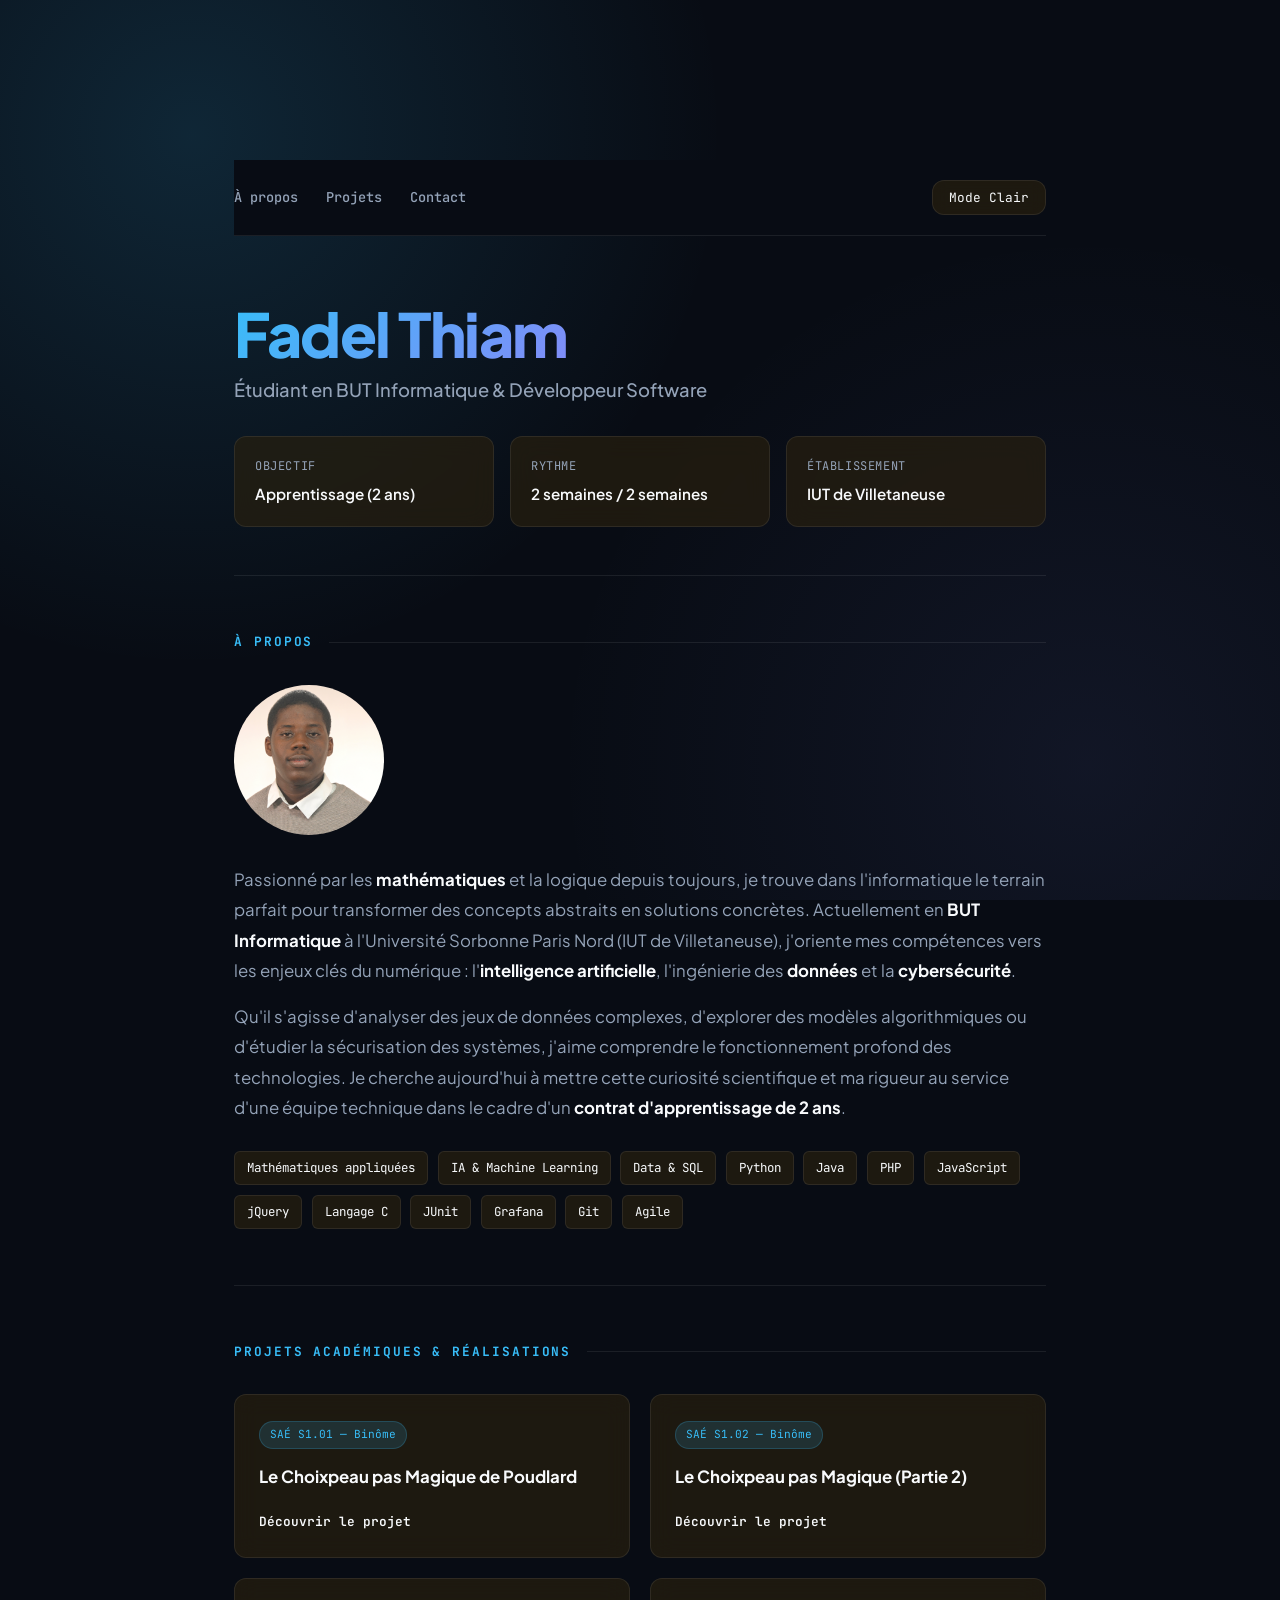
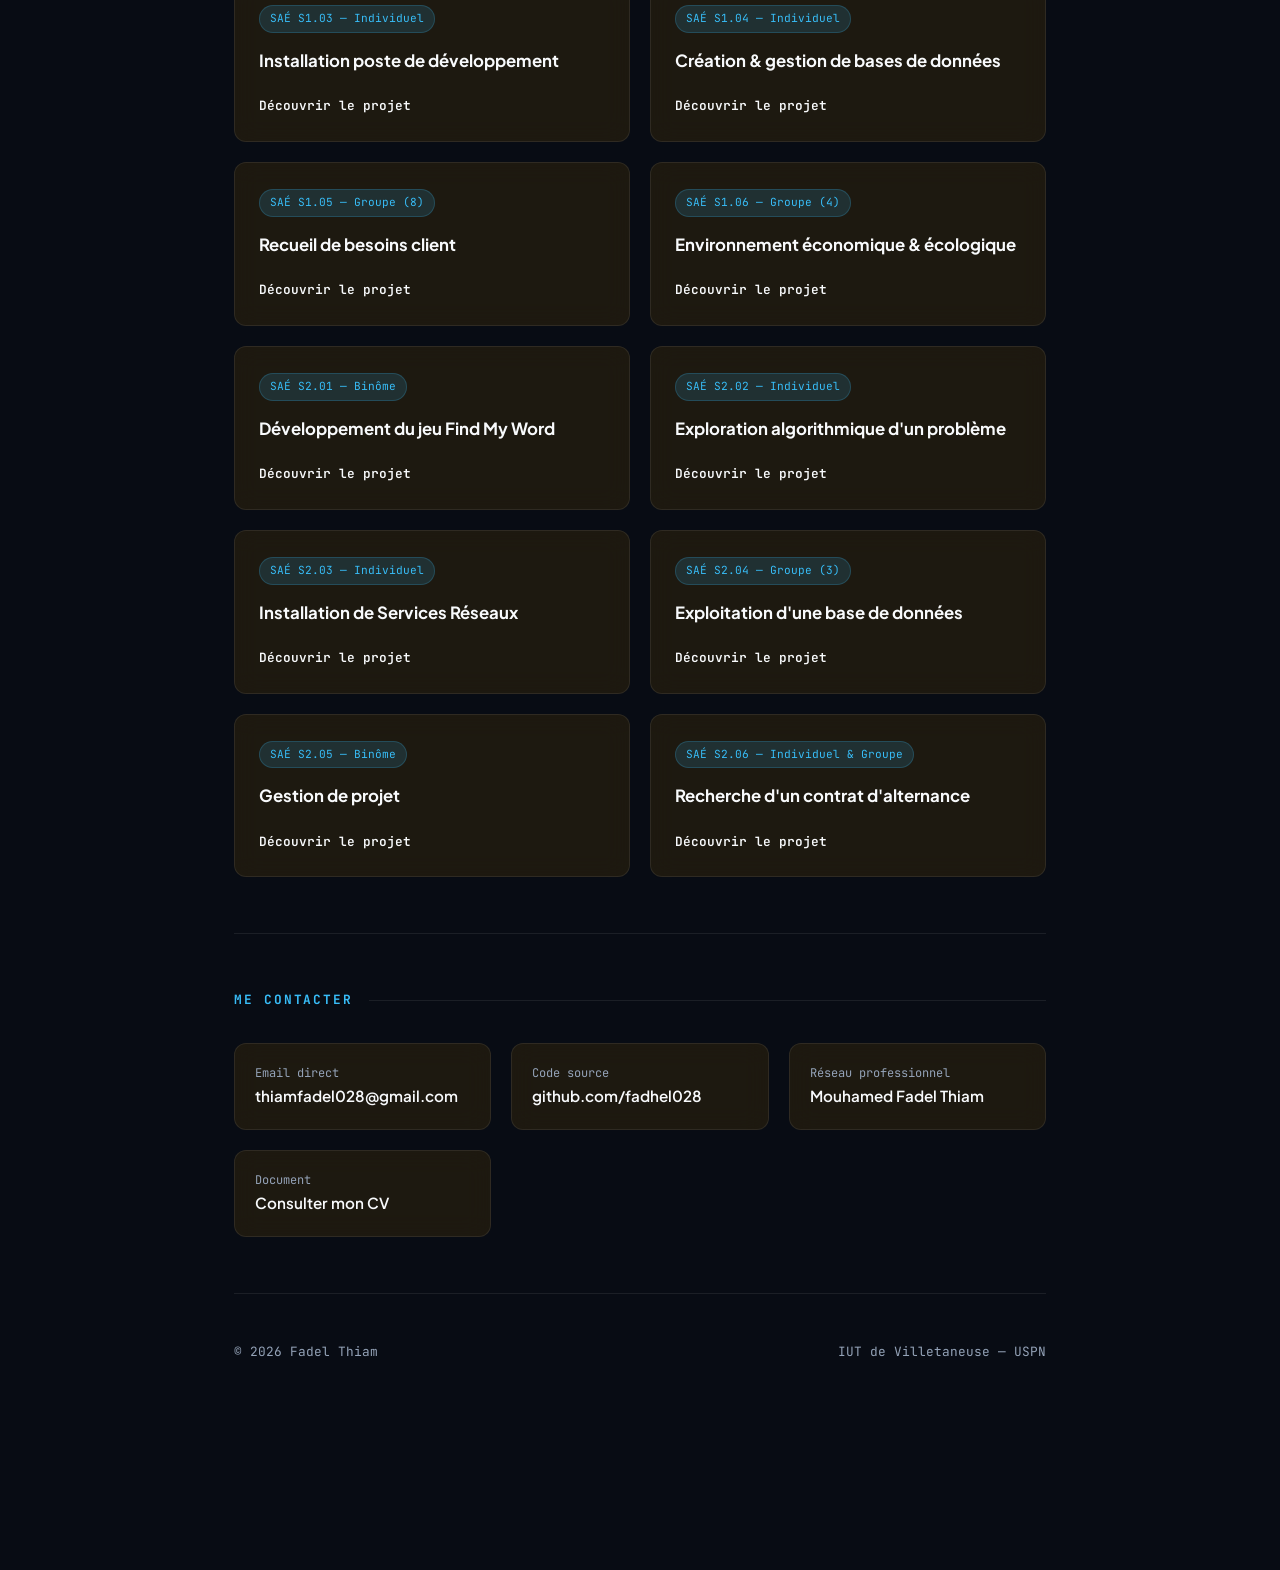
==== index.html @ 15927300 "ajuster image" ====
<!DOCTYPE html>
<html lang="fr">
<head>
    <meta charset="UTF-8">
    <meta name="viewport" content="width=device-width, initial-scale=1.0">
    <title>Fadel THIAM — Portfolio Développeur</title>

    <style>
@import url('https://fonts.googleapis.com/css2?family=Plus+Jakarta+Sans:wght@400;500;600;700;800&family=JetBrains+Mono:wght@400;500&display=swap');

/* =====================
   VARIABLES & THEMES
   ===================== */
:root {
  --bg:           #080c14;
  --surface:      rgba(42, 33, 15, 0.65);
  --surface-hover:rgba(30, 41, 59, 0.8);
  --border:       rgba(255, 255, 255, 0.08);
  --border-hover: rgba(56, 189, 248, 0.4);
  
  --text:         #f8fafc;
  --muted:        #94a3b8;
  
  --accent:       #38bdf8;
  --accent-glow:  rgba(56, 189, 248, 0.15);
  --accent-gradient: linear-gradient(135deg, #38bdf8 0%, #818cf8 100%);
  
  --radius:       12px;
  --font-sans:    'Plus Jakarta Sans', -apple-system, sans-serif;
  --font-mono:    'JetBrains Mono', monospace;
}

body.light {
  --bg:           #f1f5f9;
  --surface:      rgba(255, 255, 255, 0.85);
  --surface-hover:rgba(255, 255, 255, 1);
  --border:       rgba(0, 0, 0, 0.08);
  --border-hover: rgba(2, 132, 199, 0.4);
  
  --text:         #0f172a;
  --muted:        #475569;
  
  --accent:       #0284c7;
  --accent-glow:  rgba(2, 132, 199, 0.08);
  --accent-gradient: linear-gradient(135deg, #0284c7 0%, #4f46e5 100%);
}

*, *::before, *::after { box-sizing: border-box; margin: 0; padding: 0; }

html { scroll-behavior: smooth; }

body {
  background: var(--bg);
  color: var(--text);
  font-family: var(--font-sans);
  line-height: 1.6;
  transition: background 0.3s ease, color 0.3s ease;
  min-height: 100vh;
  background-image: 
    radial-gradient(circle at 15% 15%, var(--accent-glow) 0%, transparent 40%),
    radial-gradient(circle at 85% 85%, rgba(129, 140, 248, 0.08) 0%, transparent 40%);
  background-attachment: fixed;
}

:focus-visible {
  outline: 2px solid var(--accent);
  outline-offset: 4px;
}

/* =====================
   LAYOUT
   ===================== */
.container {
  max-width: 860px;
  margin: 10rem auto;
  border-radius: 12px;
  padding: 0 1.5rem;
}

/* =====================
   NAVBAR
   ===================== */
nav {
  display: flex;
  justify-content: space-between;
  align-items: center;
  padding: 1.25rem 0;
  position: sticky;
  top: 0;
  background: var(--bg);
  backdrop-filter: blur(12px);
  -webkit-backdrop-filter: blur(12px);
  z-index: 100;
  border-bottom: 1px solid var(--border);
}

.nav-links {
  display: flex;
  gap: 1.75rem;
}

nav a {
  font-family: var(--font-mono);
  font-size: 0.85rem;
  color: var(--muted);
  text-decoration: none;
  font-weight: 500;
  transition: color 0.2s;
}

nav a:hover, nav a:focus-visible {
  color: var(--text);
}

#mode {
  font-family: var(--font-mono);
  font-size: 0.8rem;
  padding: 8px 16px;
  border-radius: var(--radius);
  border: 1px solid var(--border);
  background: var(--surface);
  color: var(--text);
  cursor: pointer;
  backdrop-filter: blur(8px);
  transition: all 0.2s ease;
}

#mode:hover {
  border-color: var(--border-hover);
  box-shadow: 0 0 15px var(--accent-glow);
}

/* =====================
   HEADER & BENTO GRID
   ===================== */
header {
  padding: 4rem 0 3rem;
  border-bottom: 1px solid var(--border);
}

.title-gradient {
  background: var(--accent-gradient);
  background-clip: text;
  -webkit-background-clip: text;
  -webkit-text-fill-color: transparent;
  display: inline-block;
}

header h1 {
  font-size: clamp(2.5rem, 6vw, 3.8rem);
  font-weight: 800;
  letter-spacing: -0.03em;
  line-height: 1.1;
  margin-bottom: 0.5rem;
}

header .subtitle {
  font-size: 1.15rem;
  color: var(--muted);
  font-weight: 500;
  margin-bottom: 2rem;
}

.bento-info {
  display: grid;
  grid-template-columns: repeat(auto-fit, minmax(220px, 1fr));
  gap: 1rem;
}

.bento-item {
  background: var(--surface);
  border: 1px solid var(--border);
  backdrop-filter: blur(12px);
  padding: 1.25rem;
  border-radius: var(--radius);
}

.bento-label {
  font-family: var(--font-mono);
  font-size: 0.75rem;
  color: var(--muted);
  text-transform: uppercase;
  letter-spacing: 0.05em;
  display: block;
  margin-bottom: 0.25rem;
}

.bento-value {
  font-size: 0.95rem;
  font-weight: 600;
  color: var(--text);
}

/* =====================
   SECTIONS
   ===================== */
section {
  padding: 3.5rem 0;
  border-bottom: 1px solid var(--border);
}

section h2 {
  font-family: var(--font-mono);
  font-size: 0.8rem;
  letter-spacing: 0.15em;
  text-transform: uppercase;
  color: var(--accent);
  margin-bottom: 2rem;
  display: flex;
  align-items: center;
  gap: 1rem;
}

section h2::after {
  content: '';
  flex: 1;
  height: 1px;
  background: var(--border);
}

/* =====================
   SECTION À PROPOS
   ===================== */
.profile-image {
  width: 150px;
  height: 150px;
  border-radius: 50%;
  object-fit: cover;
  margin-bottom: 1.5rem;
}
#about p {
  font-size: 1.05rem;
  color: var(--muted);
  line-height: 1.8;
}

#about p strong {
  color: var(--text);
}

.tags-wrapper {
  margin-top: 1.75rem;
  display: flex;
  flex-wrap: wrap;
  gap: 0.6rem;
}

.tag {
  font-family: var(--font-mono);
  font-size: 0.78rem;
  padding: 6px 12px;
  border-radius: 6px;
  background: var(--surface);
  border: 1px solid var(--border);
  color: var(--text);
  transition: all 0.2s ease;
}

.tag:hover {
  border-color: var(--border-hover);
  background: var(--surface-hover);
}

/* =====================
   SECTION PROJETS
   ===================== */
.projects-grid {
  display: grid;
  grid-template-columns: repeat(auto-fill, minmax(260px, 1fr));
  gap: 1.25rem;
}

.card {
  background: var(--surface);
  border: 1px solid var(--border);
  backdrop-filter: blur(12px);
  border-radius: var(--radius);
  padding: 1.5rem;
  display: flex;
  flex-direction: column;
  justify-content: space-between;
  text-decoration: none;
  color: inherit;
  transition: all 0.25s cubic-bezier(0.16, 1, 0.3, 1);
  position: relative;
  overflow: hidden;
}

.card:hover, .card:focus-visible {
  transform: translateY(-4px);
  border-color: var(--border-hover);
  background: var(--surface-hover);
  box-shadow: 0 12px 30px -10px var(--accent-glow);
}

.card-badge {
  font-family: var(--font-mono);
  font-size: 0.7rem;
  color: var(--accent);
  background: var(--accent-glow);
  padding: 4px 10px;
  border-radius: 20px;
  display: inline-block;
  margin-bottom: 1rem;
  align-self: flex-start;
  border: 1px solid rgba(56, 189, 248, 0.2);
}

.card h3 {
  font-size: 1.05rem;
  font-weight: 700;
  line-height: 1.4;
  margin-bottom: 1.5rem;
}

.card-action {
  font-family: var(--font-mono);
  font-size: 0.8rem;
  font-weight: 600;
  color: var(--text);
  display: flex;
  align-items: center;
  gap: 0.5rem;
  transition: color 0.2s;
}

.card:hover .card-action {
  color: var(--accent);
}

/* =====================
   SECTION CONTACT
   ===================== */
.contact-grid {
  display: grid;
  grid-template-columns: repeat(auto-fill, minmax(240px, 1fr));
  gap: 1.25rem;
}

.contact-card {
  background: var(--surface);
  border: 1px solid var(--border);
  backdrop-filter: blur(12px);
  padding: 1.25rem;
  border-radius: var(--radius);
  text-decoration: none;
  color: inherit;
  transition: all 0.25s ease;
}

.contact-card:hover, .contact-card:focus-visible {
  border-color: var(--border-hover);
  background: var(--surface-hover);
  box-shadow: 0 8px 20px -5px var(--accent-glow);
}

.contact-label {
  font-family: var(--font-mono);
  font-size: 0.75rem;
  color: var(--muted);
  display: block;
}

.contact-value {
  font-size: 0.95rem;
  font-weight: 600;
  color: var(--text);
  margin-top: 0.35rem;
  word-break: break-all;
}

/* =====================
   FOOTER
   ===================== */
footer {
  padding: 3rem 0;
  display: flex;
  justify-content: space-between;
  align-items: center;
  font-family: var(--font-mono);
  font-size: 0.8rem;
  color: var(--muted);
}

@media (max-width: 640px) {
  .projects-grid, .contact-grid, .bento-info { grid-template-columns: 1fr; }
  footer { flex-direction: column; gap: 1rem; align-items: flex-start; }
}
    </style>
</head>

<body>

<div class="container">
    <nav aria-label="Navigation principale">
        <div class="nav-links">
            <a href="#about">À propos</a>
            <a href="#projects">Projets</a>
            <a href="#contact">Contact</a>
        </div>
        <button id="mode" aria-label="Changer le thème">Mode Clair</button>
    </nav>

    <header>
        <h1><span class="title-gradient">Fadel Thiam</span></h1>
        <p class="subtitle">Étudiant en BUT Informatique & Développeur Software</p>

        <div class="bento-info">
            <div class="bento-item">
                <span class="bento-label">Objectif</span>
                <span class="bento-value">Apprentissage (2 ans)</span>
            </div>
            <div class="bento-item">
                <span class="bento-label">Rythme</span>
                <span class="bento-value">2 semaines / 2 semaines</span>
            </div>
            <div class="bento-item">
                <span class="bento-label">Établissement</span>
                <span class="bento-value">IUT de Villetaneuse</span>
            </div>
        </div>
    </header>

    <main>
        <section id="about" aria-labelledby="heading-about">
            <h2 id="heading-about">À propos</h2>
            <a><img class="profile-image" src="fichiers/DSC_4250.jpg" alt="Photo de profil"></a>
            <p>
                Passionné par les <strong>mathématiques</strong> et la logique depuis toujours, je trouve dans l'informatique le terrain parfait pour transformer des concepts abstraits en solutions concrètes. Actuellement en <strong>BUT Informatique</strong> à l'Université Sorbonne Paris Nord (IUT de Villetaneuse), j'oriente mes compétences vers les enjeux clés du numérique : l'<strong>intelligence artificielle</strong>, l'ingénierie des <strong>données</strong> et la <strong>cybersécurité</strong>.
            </p>
            <p style="margin-top: 1rem;">
                Qu'il s'agisse d'analyser des jeux de données complexes, d'explorer des modèles algorithmiques ou d'étudier la sécurisation des systèmes, j'aime comprendre le fonctionnement profond des technologies. Je cherche aujourd'hui à mettre cette curiosité scientifique et ma rigueur au service d'une équipe technique dans le cadre d'un <strong>contrat d'apprentissage de 2 ans</strong>.
            </p>

            <div class="tags-wrapper" aria-label="Technologies et domaines d'intérêt">
                <span class="tag">Mathématiques appliquées</span>
                <span class="tag">IA & Machine Learning</span>
                <span class="tag">Data & SQL</span>
                <span class="tag">Python</span>
                <span class="tag">Java</span>
                <span class="tag">PHP</span>
                <span class="tag">JavaScript</span>
                <span class="tag">jQuery</span>
                <span class="tag">Langage C</span>
                <span class="tag">JUnit</span>
                <span class="tag">Grafana</span>
                <span class="tag">Git</span>
                <span class="tag">Agile</span>
            </div>
        </section>

        <section id="projects" aria-labelledby="heading-projects">
            <h2 id="heading-projects">Projets académiques & réalisations</h2>

            <div class="projects-grid">
                <a href="s101.html" class="card">
                    <div>
                        <span class="card-badge">SAÉ S1.01 — Binôme</span>
                        <h3>Le Choixpeau pas Magique de Poudlard</h3>
                    </div>
                    <span class="card-action">Découvrir le projet</span>
                </a>

                <a href="s102.html" class="card">
                    <div>
                        <span class="card-badge">SAÉ S1.02 — Binôme</span>
                        <h3>Le Choixpeau pas Magique (Partie 2)</h3>
                    </div>
                    <span class="card-action">Découvrir le projet</span>
                </a>

                <a href="s103.html" class="card">
                    <div>
                        <span class="card-badge">SAÉ S1.03 — Individuel</span>
                        <h3>Installation poste de développement</h3>
                    </div>
                    <span class="card-action">Découvrir le projet</span>
                </a>

                <a href="s104.html" class="card">
                    <div>
                        <span class="card-badge">SAÉ S1.04 — Individuel</span>
                        <h3>Création & gestion de bases de données</h3>
                    </div>
                    <span class="card-action">Découvrir le projet</span>
                </a>

                <a href="s105.html" class="card">
                    <div>
                        <span class="card-badge">SAÉ S1.05 — Groupe (8)</span>
                        <h3>Recueil de besoins client</h3>
                    </div>
                    <span class="card-action">Découvrir le projet</span>
                </a>

                <a href="s106.html" class="card">
                    <div>
                        <span class="card-badge">SAÉ S1.06 — Groupe (4)</span>
                        <h3>Environnement économique & écologique</h3>
                    </div>
                    <span class="card-action">Découvrir le projet</span>
                </a>
                <a href="s201.html" class="card">
                    <div>
                        <span class="card-badge">SAÉ S2.01 — Binôme</span>
                        <h3>Développement du jeu Find My Word</h3>
                    </div>
                    <span class="card-action">Découvrir le projet</span>
                </a>
                <a href="s202.html" class="card">
                    <div>
                        <span class="card-badge">SAÉ S2.02 — Individuel</span>
                        <h3>Exploration algorithmique d'un problème</h3>
                    </div>
                    <span class="card-action">Découvrir le projet</span>
                </a>
                <a href="s203.html" class="card">
                    <div>
                        <span class="card-badge">SAÉ S2.03 — Individuel</span>
                        <h3>Installation de Services Réseaux</h3>
                    </div>
                    <span class="card-action">Découvrir le projet</span>
                </a>
                <a href="s204.html" class="card">
                    <div>
                        <span class="card-badge">SAÉ S2.04 — Groupe (3)</span>
                        <h3>Exploitation d'une base de données</h3>
                    </div>
                    <span class="card-action">Découvrir le projet</span>
                </a>
                 <a href="s205.html" class="card">
                    <div>
                        <span class="card-badge">SAÉ S2.05 — Binôme</span>
                        <h3>Gestion de projet </h3>
                    </div>
                    <span class="card-action">Découvrir le projet</span>
                </a>
                <a href="s206.html" class="card">
                    <div>
                        <span class="card-badge">SAÉ S2.06 — Individuel & Groupe</span>
                        <h3>Recherche d'un contrat d'alternance</h3>
                    </div>
                    <span class="card-action">Découvrir le projet</span>
                </a>
            </div>
        </section>

        <section id="contact" aria-labelledby="heading-contact">
            <h2 id="heading-contact">Me contacter</h2>
            
            <div class="contact-grid">
                <a href="mailto:thiamfadel028@gmail.com" class="contact-card">
                    <span class="contact-label">Email direct</span>
                    <span class="contact-value">thiamfadel028@gmail.com</span>
                </a>

                <a href="https://github.com/FADHEL028" target="_blank" rel="noopener" class="contact-card">
                    <span class="contact-label">Code source</span>
                    <span class="contact-value">github.com/fadhel028</span>
                </a>

                <a href="https://linkedin.com/in/mouhamed-fadel-thiam-6402b2386" target="_blank" rel="noopener" class="contact-card">
                    <span class="contact-label">Réseau professionnel</span>
                    <span class="contact-value">Mouhamed Fadel Thiam</span>
                </a>

                <a href="fichiers/CV-FT-ADFS.pdf" target="_blank" rel="noopener" class="contact-card">
                    <span class="contact-label">Document</span>
                    <span class="contact-value">Consulter mon CV</span>
                </a>
            </div>
        </section>
    </main>

    <footer>
        <p>© 2026 Fadel Thiam</p>
        <p>IUT de Villetaneuse — USPN</p>
    </footer>
</div>

<script>
  const modeButton = document.getElementById('mode');

  const savedTheme = localStorage.getItem('theme');
  if (savedTheme === 'light') {
    document.body.classList.add('light');
    modeButton.textContent = 'Mode Sombre';
  }

  modeButton.addEventListener('click', () => {
    const isLight = document.body.classList.toggle('light');
    modeButton.textContent = isLight ? 'Mode Sombre' : 'Mode Clair';
    localStorage.setItem('theme', isLight ? 'light' : 'dark');
  });
</script>

</body>
</html>
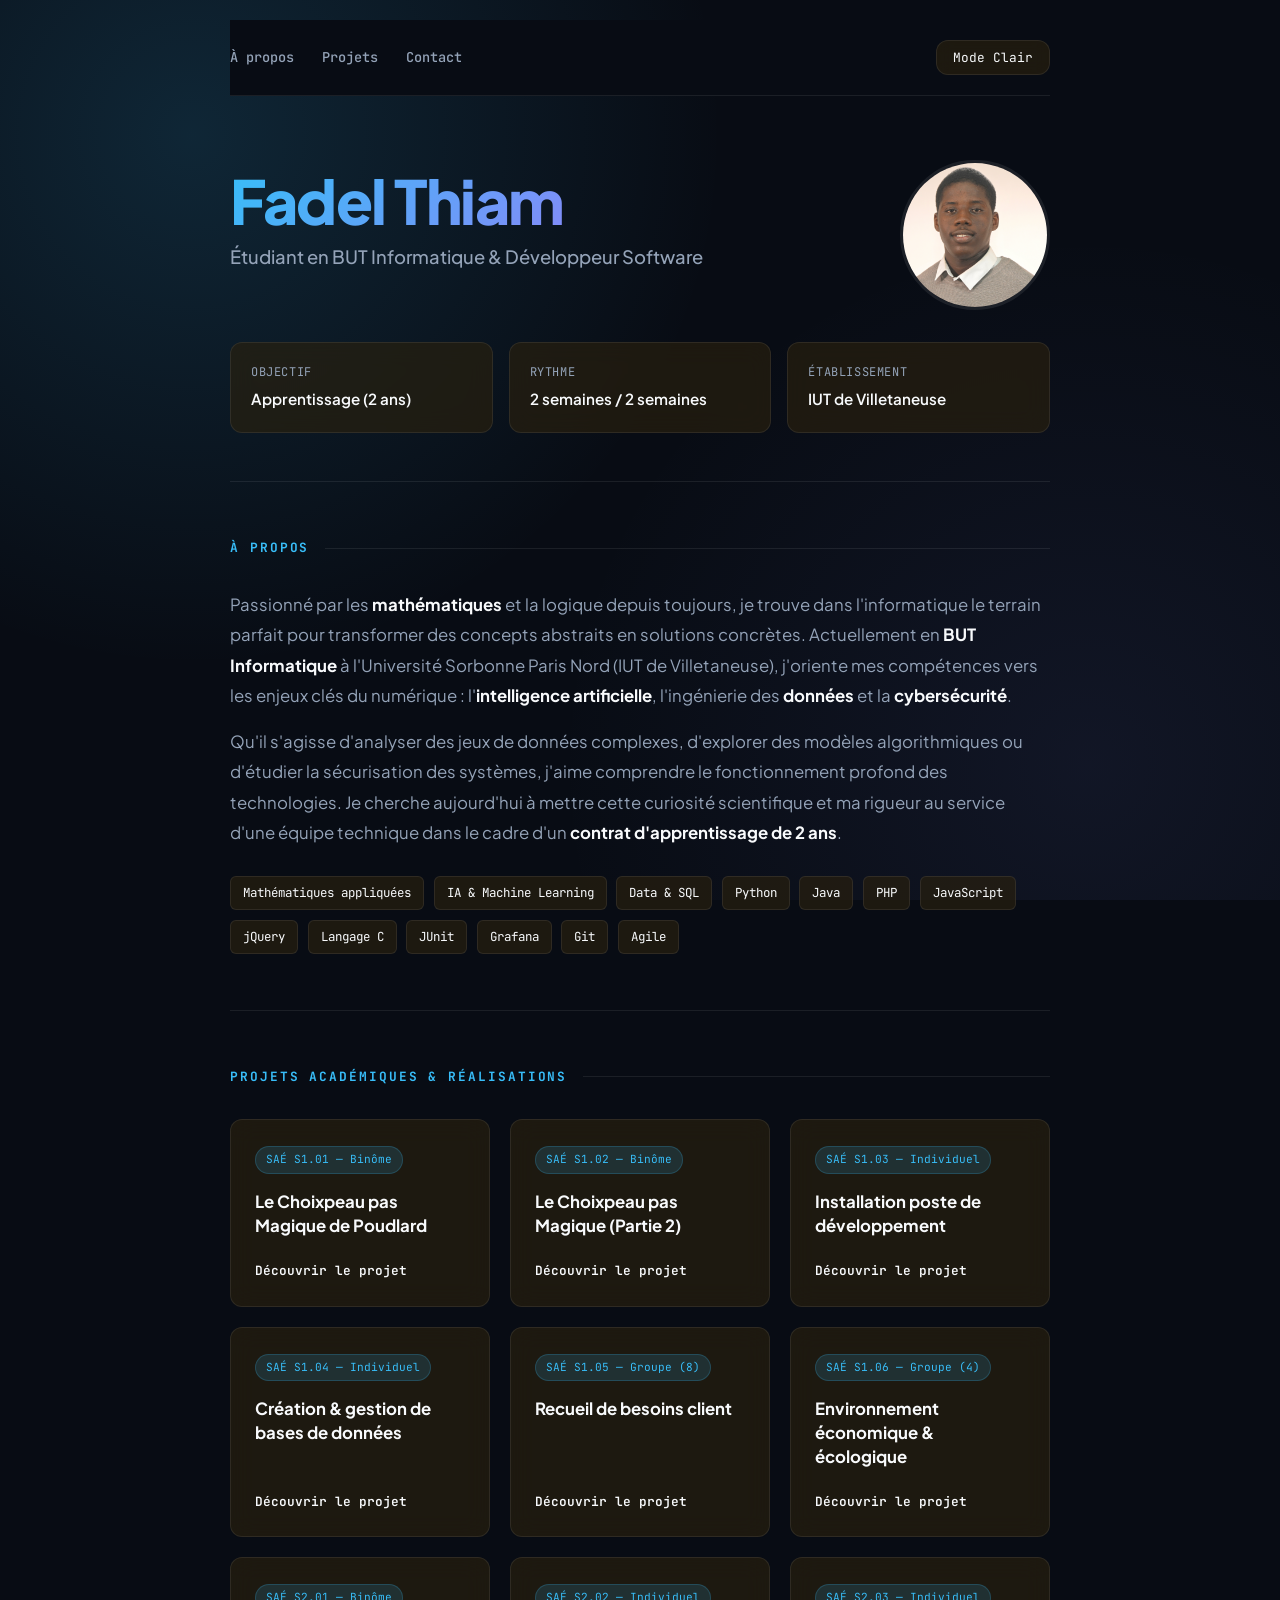
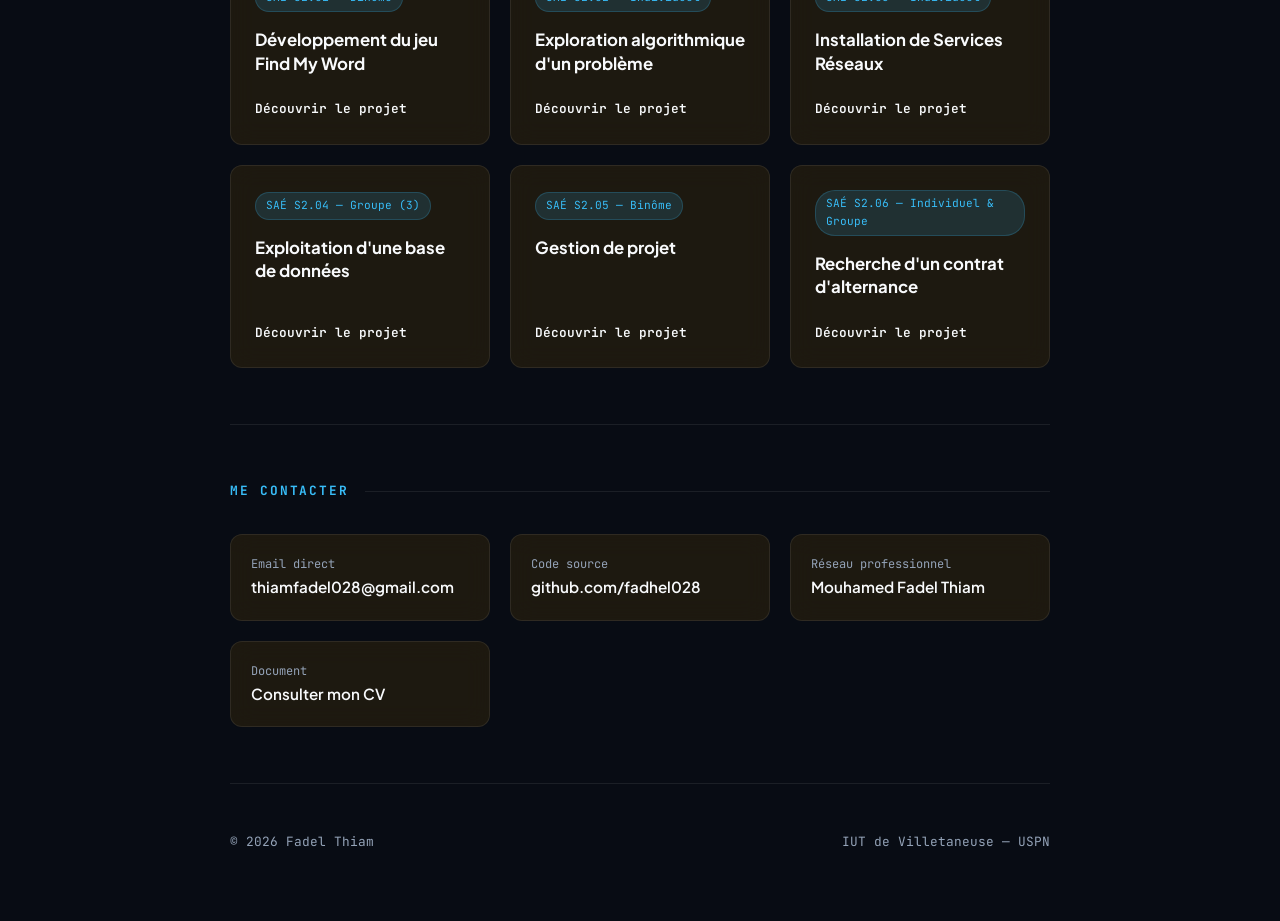
==== commit 152a6c4e: "ajuster image" ====
--- a/index.html
+++ b/index.html
@@ -72,9 +72,9 @@
    ===================== */
 .container {
   max-width: 860px;
-  margin: 10rem auto;
-  border-radius: 12px;
-  padding: 0 1.5rem;
+  margin: 10px auto;
+  border-radius: 10%;
+  padding: 10px 20px;
 }
 
 /* =====================
@@ -138,6 +138,14 @@
   border-bottom: 1px solid var(--border);
 }
 
+.hero-main {
+  display: flex;
+  align-items: center;
+  justify-content: space-between;
+  gap: 2rem;
+  margin-bottom: 2rem;
+}
+
 .title-gradient {
   background: var(--accent-gradient);
   background-clip: text;
@@ -226,7 +234,8 @@
   height: 150px;
   border-radius: 50%;
   object-fit: cover;
-  margin-bottom: 1.5rem;
+  display: block;
+  border: 3px solid var(--border);
 }
 #about p {
   font-size: 1.05rem;
@@ -385,6 +394,9 @@
 @media (max-width: 640px) {
   .projects-grid, .contact-grid, .bento-info { grid-template-columns: 1fr; }
   footer { flex-direction: column; gap: 1rem; align-items: flex-start; }
+  .hero-main { gap: 1rem; }
+  .profile-image { width: 110px; height: 110px; }
+  header h1 { font-size: clamp(2rem, 9vw, 2.8rem); }
 }
     </style>
 </head>
@@ -402,8 +414,13 @@
     </nav>
 
     <header>
-        <h1><span class="title-gradient">Fadel Thiam</span></h1>
-        <p class="subtitle">Étudiant en BUT Informatique & Développeur Software</p>
+      <div class="hero-main">
+        <div class="hero-copy">
+          <h1><span class="title-gradient">Fadel Thiam</span></h1>
+          <p class="subtitle">Étudiant en BUT Informatique & Développeur Software</p>
+        </div>
+        <img class="profile-image" src="fichiers/DSC_4248.jpg" alt="Photo de profil">
+      </div>
 
         <div class="bento-info">
             <div class="bento-item">
@@ -424,7 +441,6 @@
     <main>
         <section id="about" aria-labelledby="heading-about">
             <h2 id="heading-about">À propos</h2>
-            <a><img class="profile-image" src="fichiers/DSC_4250.jpg" alt="Photo de profil"></a>
             <p>
                 Passionné par les <strong>mathématiques</strong> et la logique depuis toujours, je trouve dans l'informatique le terrain parfait pour transformer des concepts abstraits en solutions concrètes. Actuellement en <strong>BUT Informatique</strong> à l'Université Sorbonne Paris Nord (IUT de Villetaneuse), j'oriente mes compétences vers les enjeux clés du numérique : l'<strong>intelligence artificielle</strong>, l'ingénierie des <strong>données</strong> et la <strong>cybersécurité</strong>.
             </p>
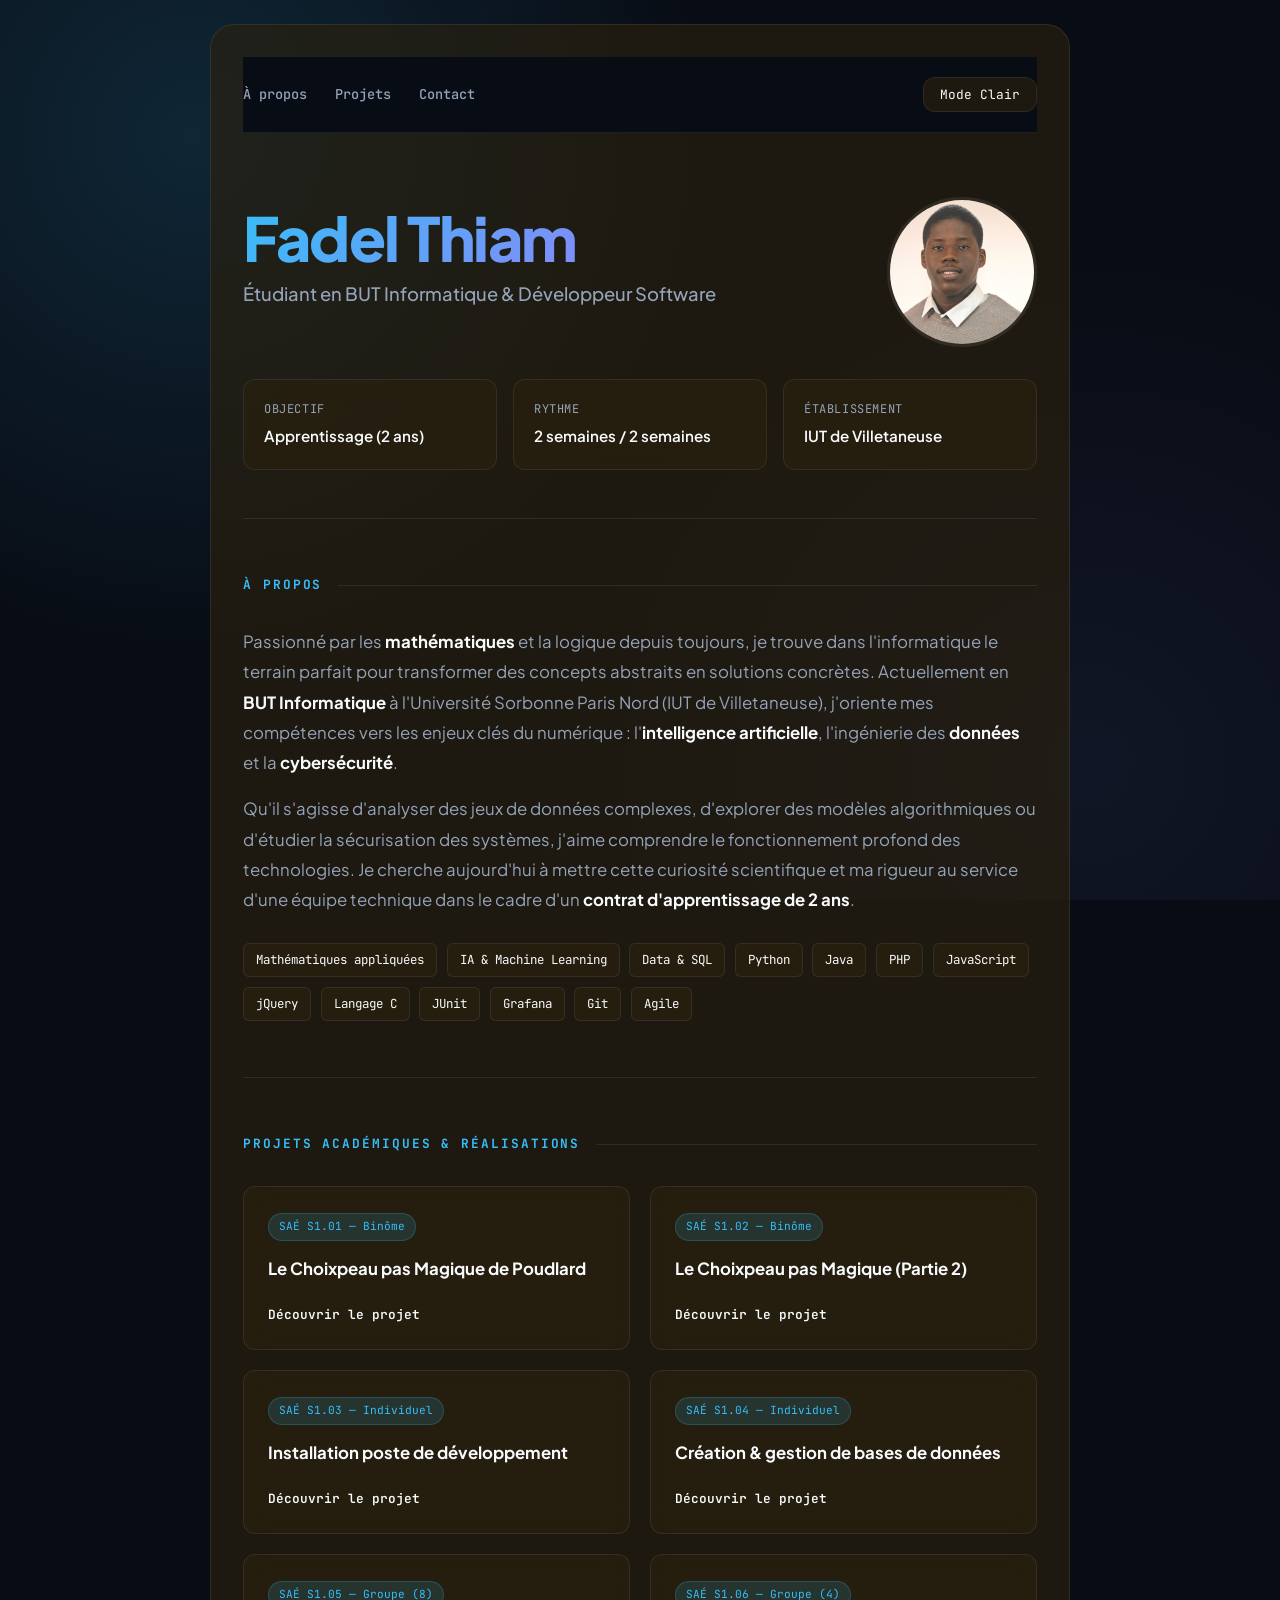
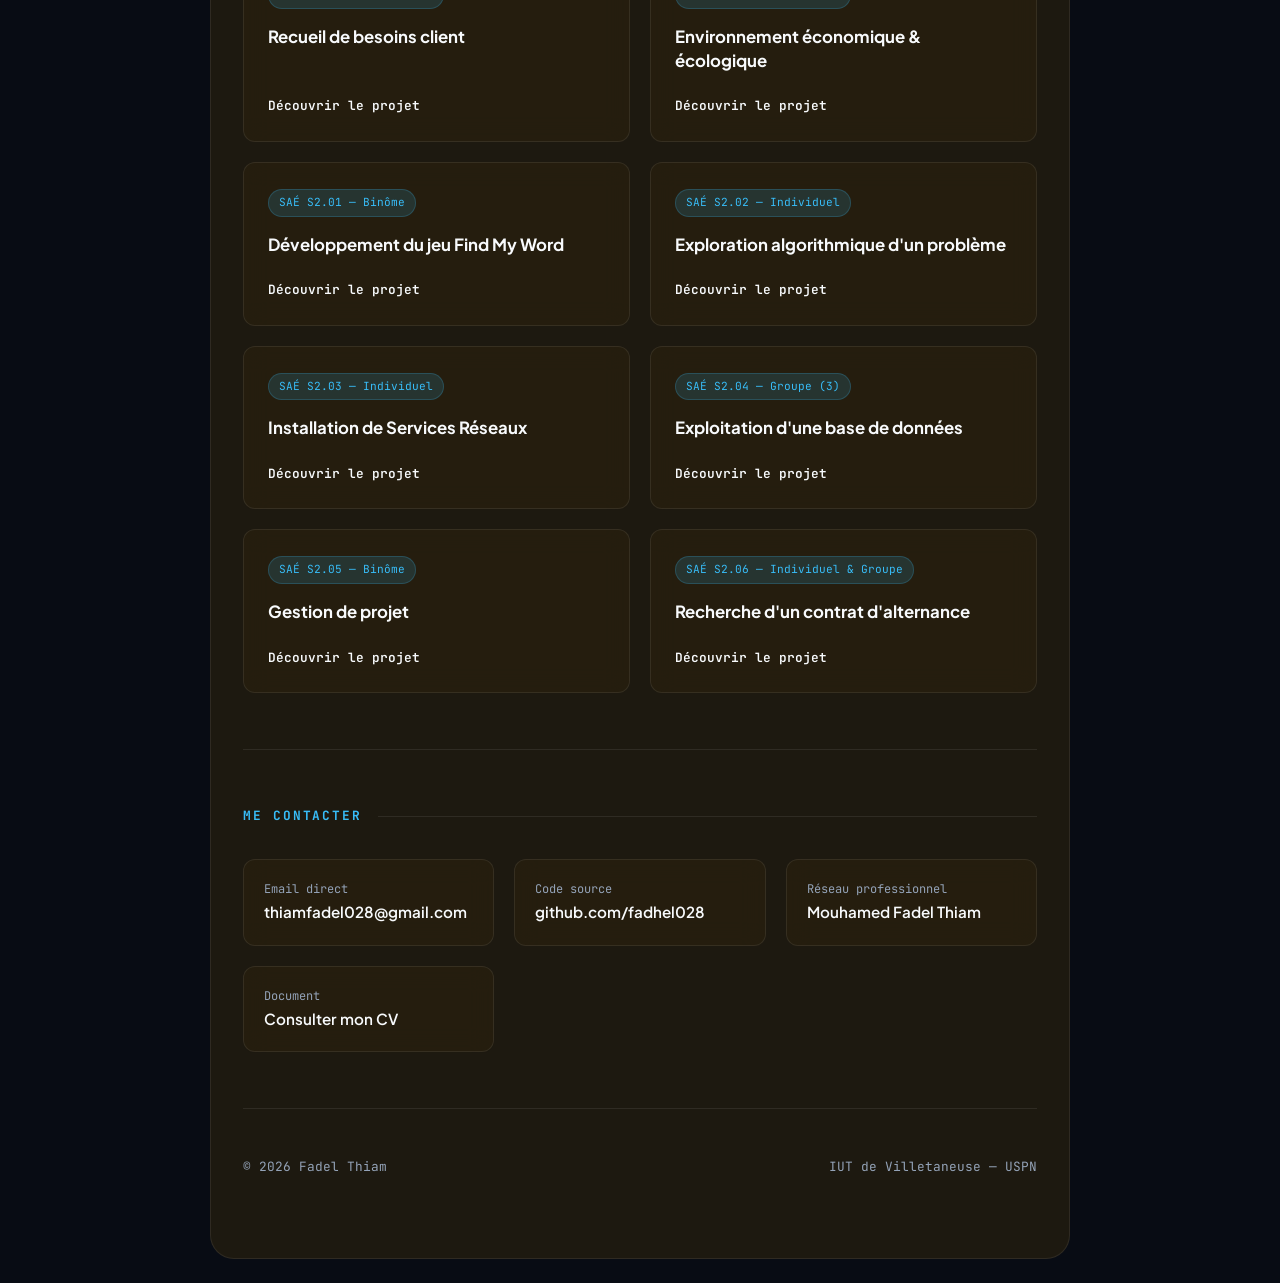
==== commit 86b6c420: "modifier container" ====
--- a/index.html
+++ b/index.html
@@ -72,9 +72,11 @@
    ===================== */
 .container {
   max-width: 860px;
-  margin: 10px auto;
-  border-radius: 10%;
-  padding: 10px 20px;
+  margin: 24px auto;
+  border: 1px solid var(--border);
+  border-radius: 24px;
+  padding: 32px;
+  background: var(--surface);
 }
 
 /* =====================
@@ -397,6 +399,7 @@
   .hero-main { gap: 1rem; }
   .profile-image { width: 110px; height: 110px; }
   header h1 { font-size: clamp(2rem, 9vw, 2.8rem); }
+  .container { margin: 12px; padding: 20px; border-radius: 18px; }
 }
     </style>
 </head>
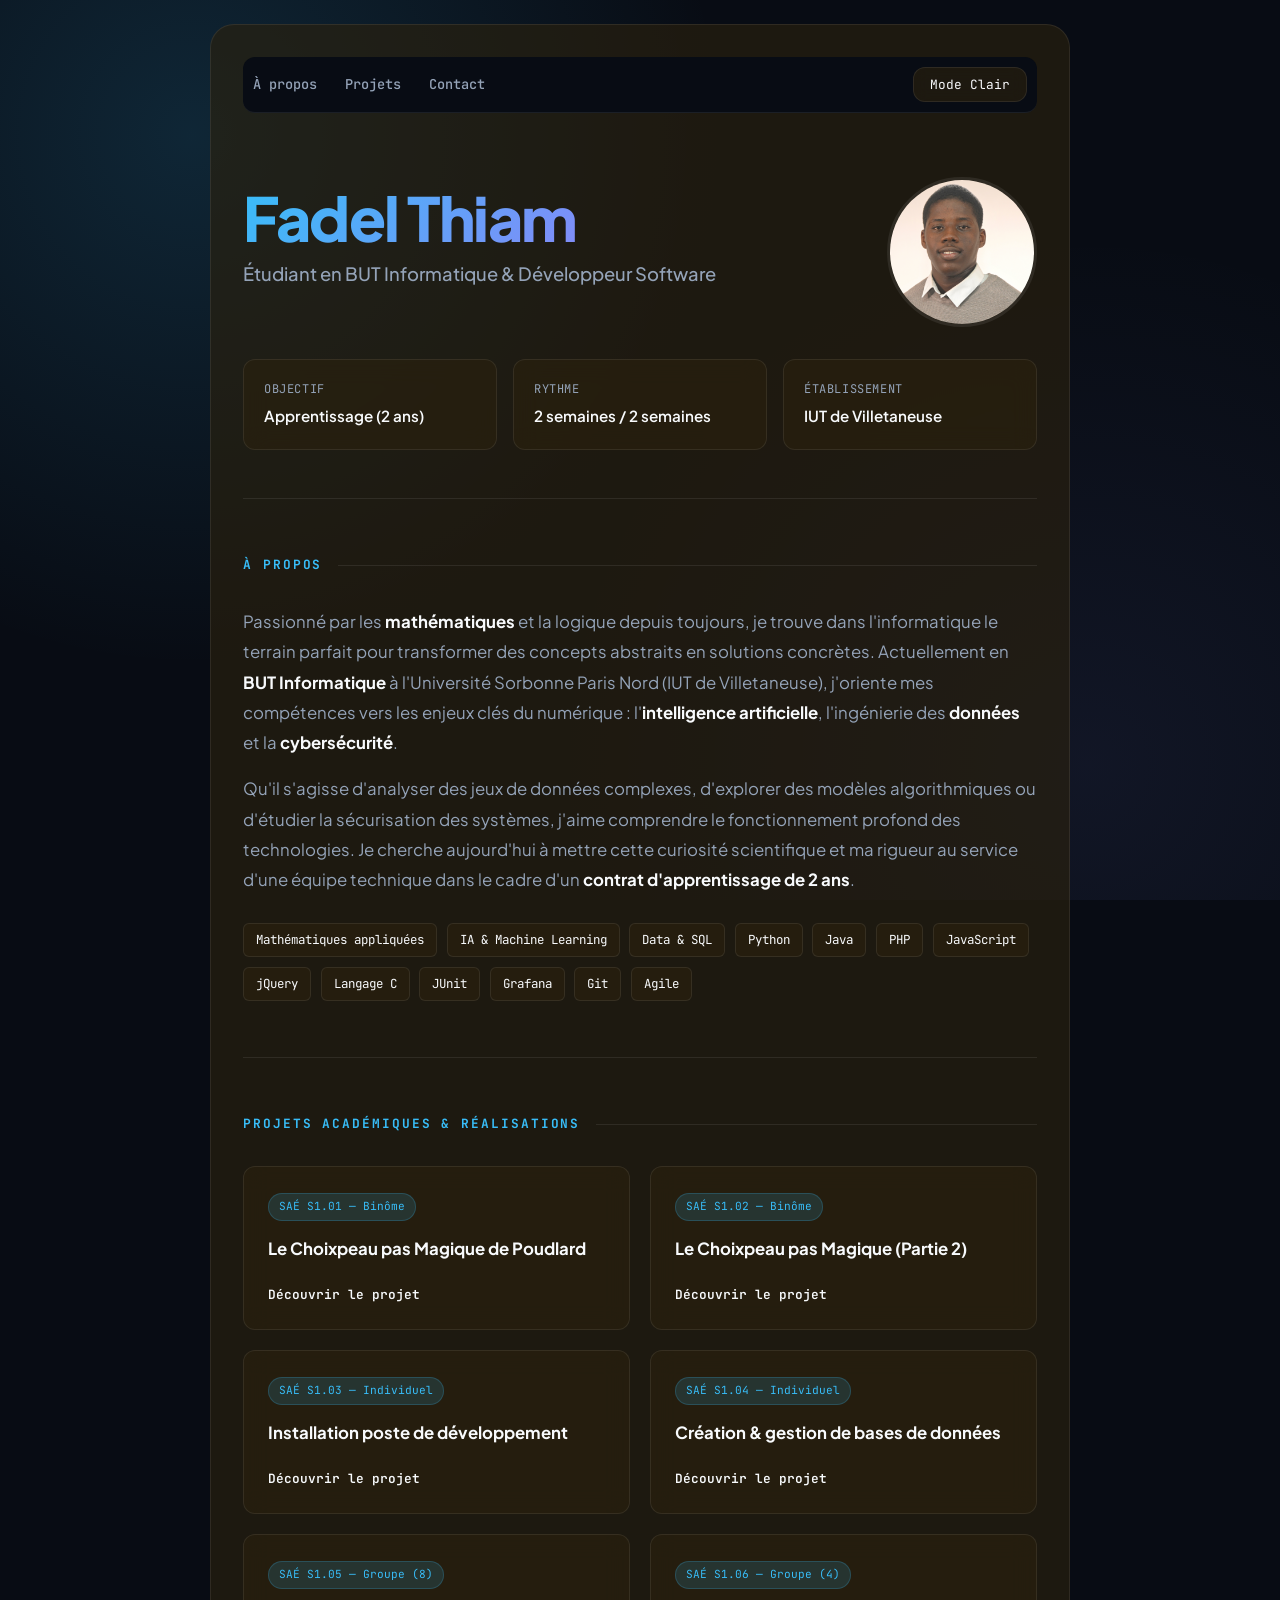
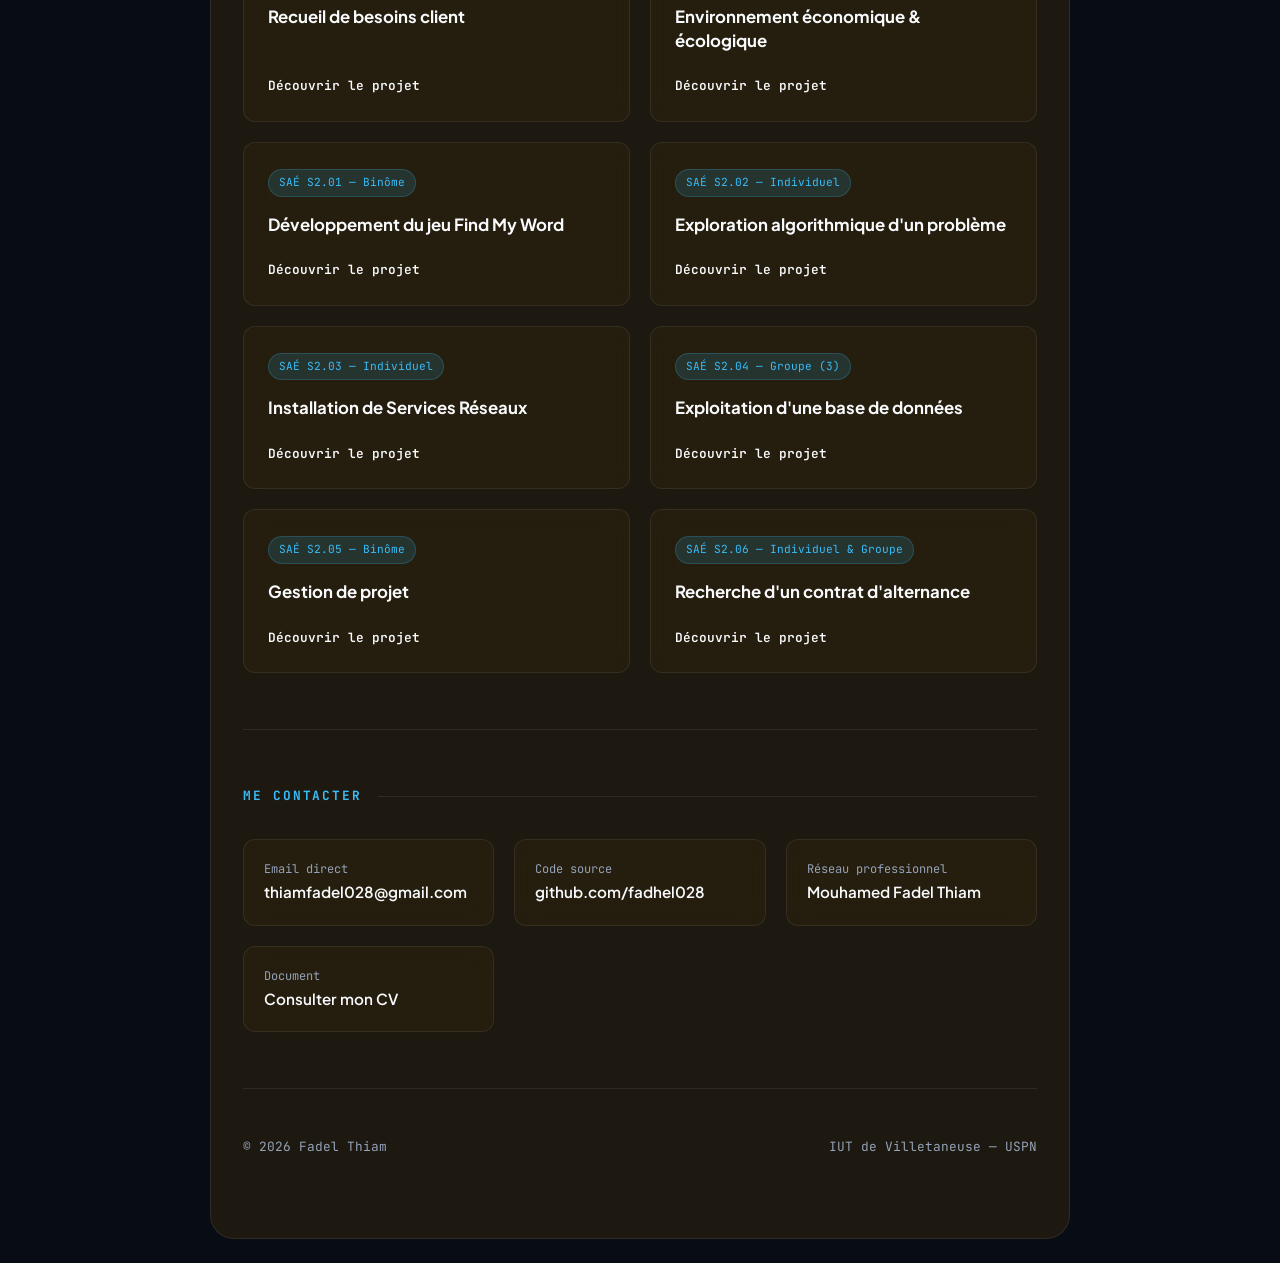
==== commit 8b3b254b: "modifier container" ====
--- a/index.html
+++ b/index.html
@@ -86,7 +86,7 @@
   display: flex;
   justify-content: space-between;
   align-items: center;
-  padding: 1.25rem 0;
+  padding: 10px;
   position: sticky;
   top: 0;
   background: var(--bg);
@@ -94,6 +94,7 @@
   -webkit-backdrop-filter: blur(12px);
   z-index: 100;
   border-bottom: 1px solid var(--border);
+  border-radius: 12px;
 }
 
 .nav-links {
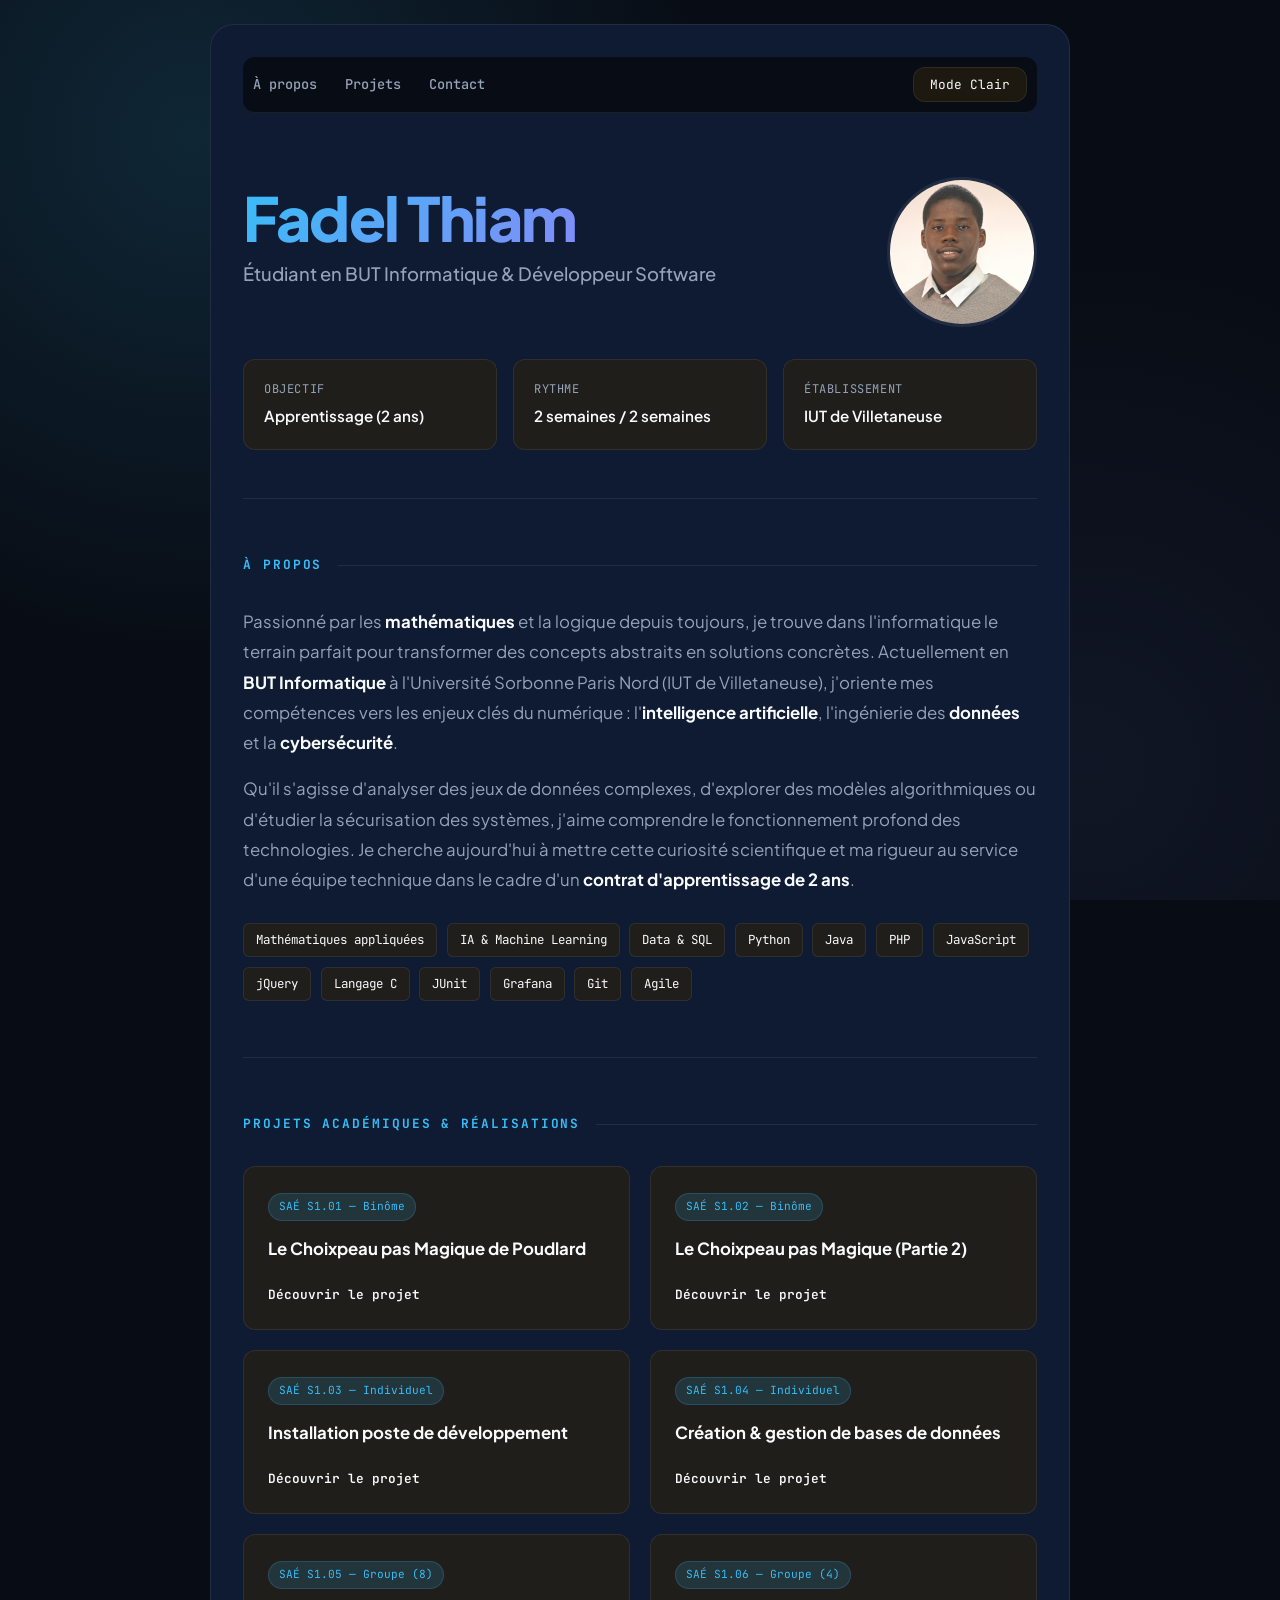
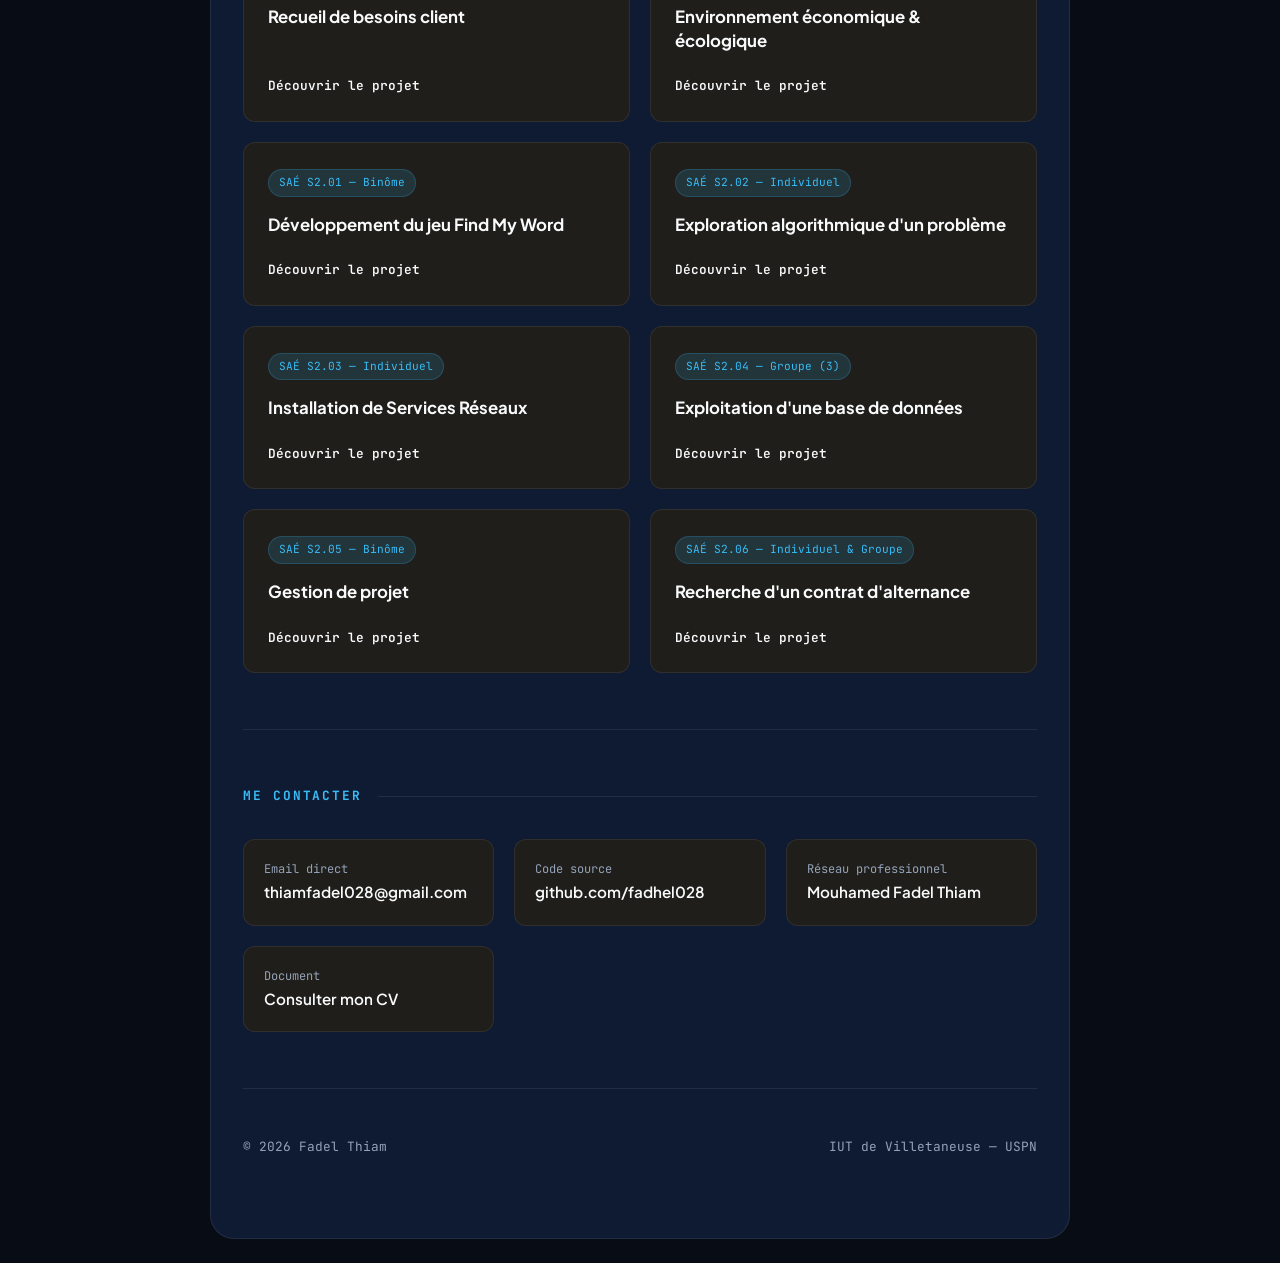
==== commit 4cb11213: "modifier container" ====
--- a/index.html
+++ b/index.html
@@ -76,7 +76,7 @@
   border: 1px solid var(--border);
   border-radius: 24px;
   padding: 32px;
-  background: var(--surface);
+  background: #0f1b33;
 }
 
 /* =====================
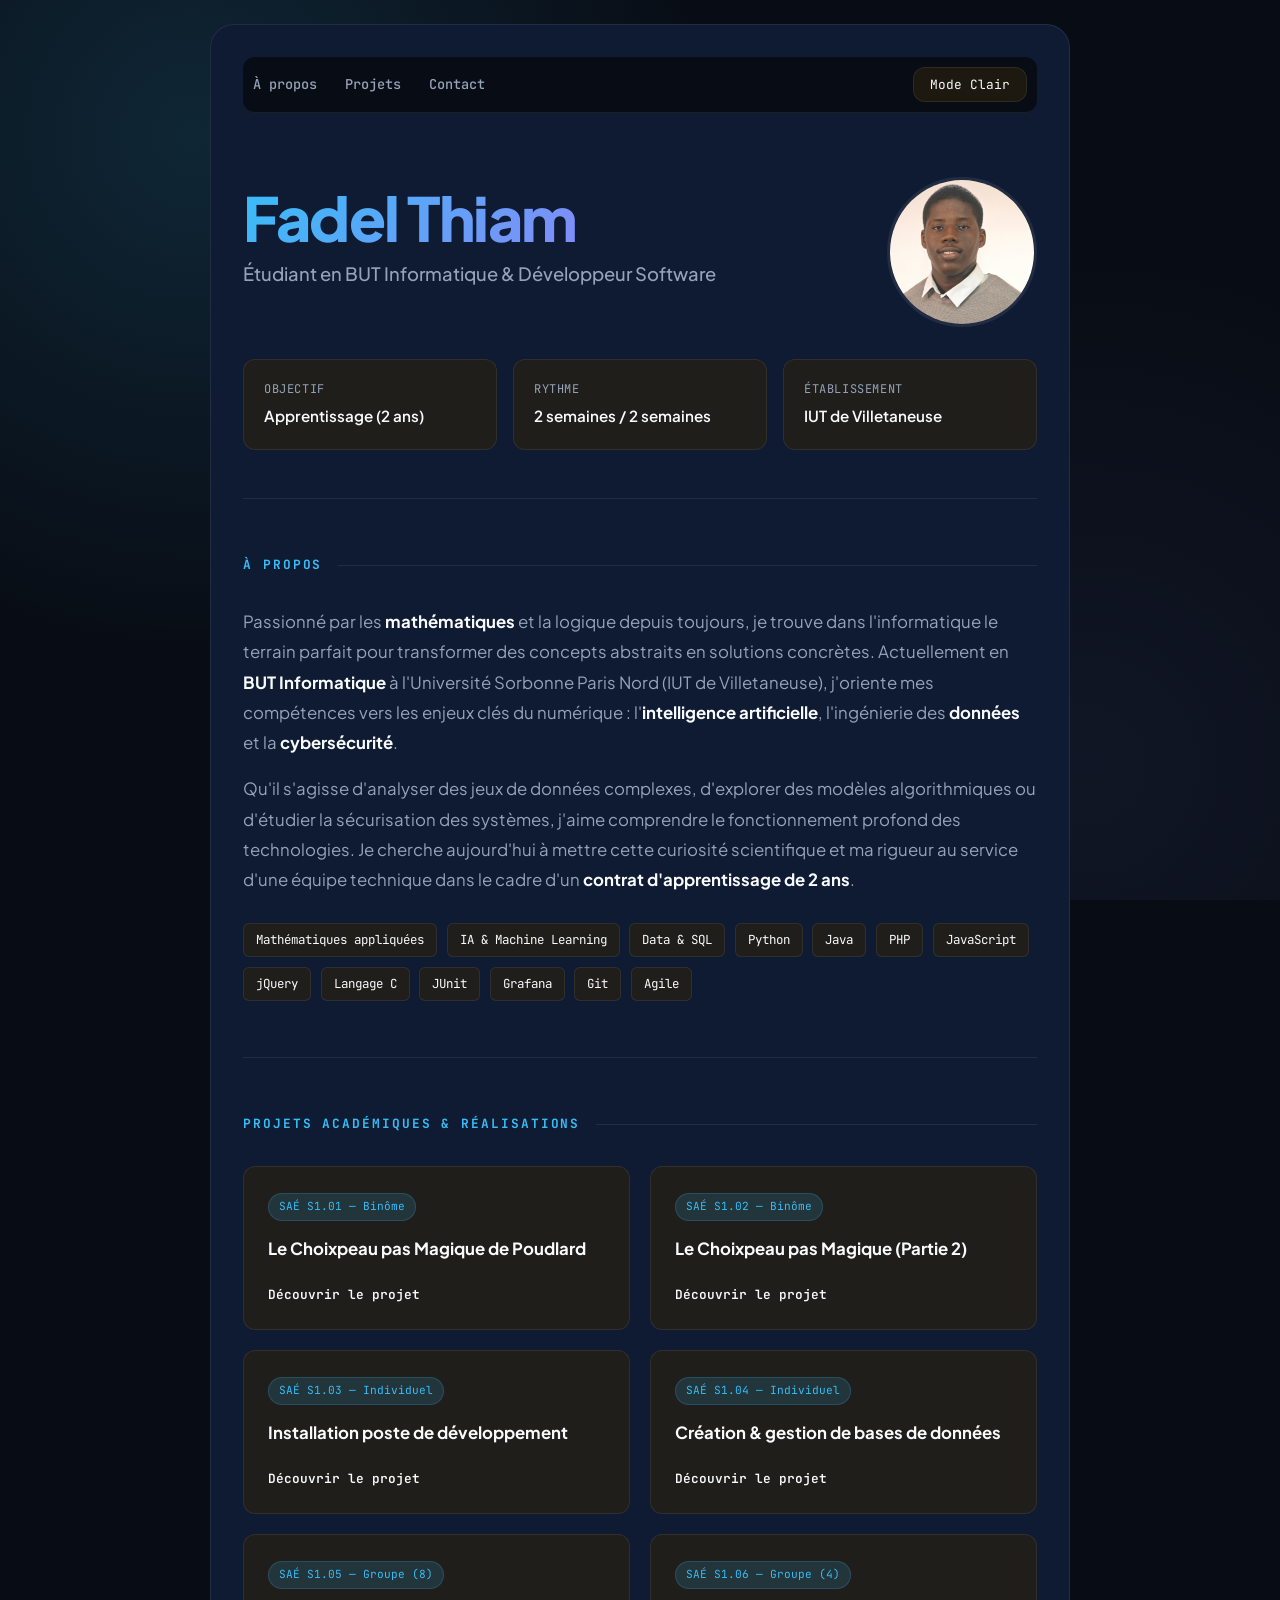
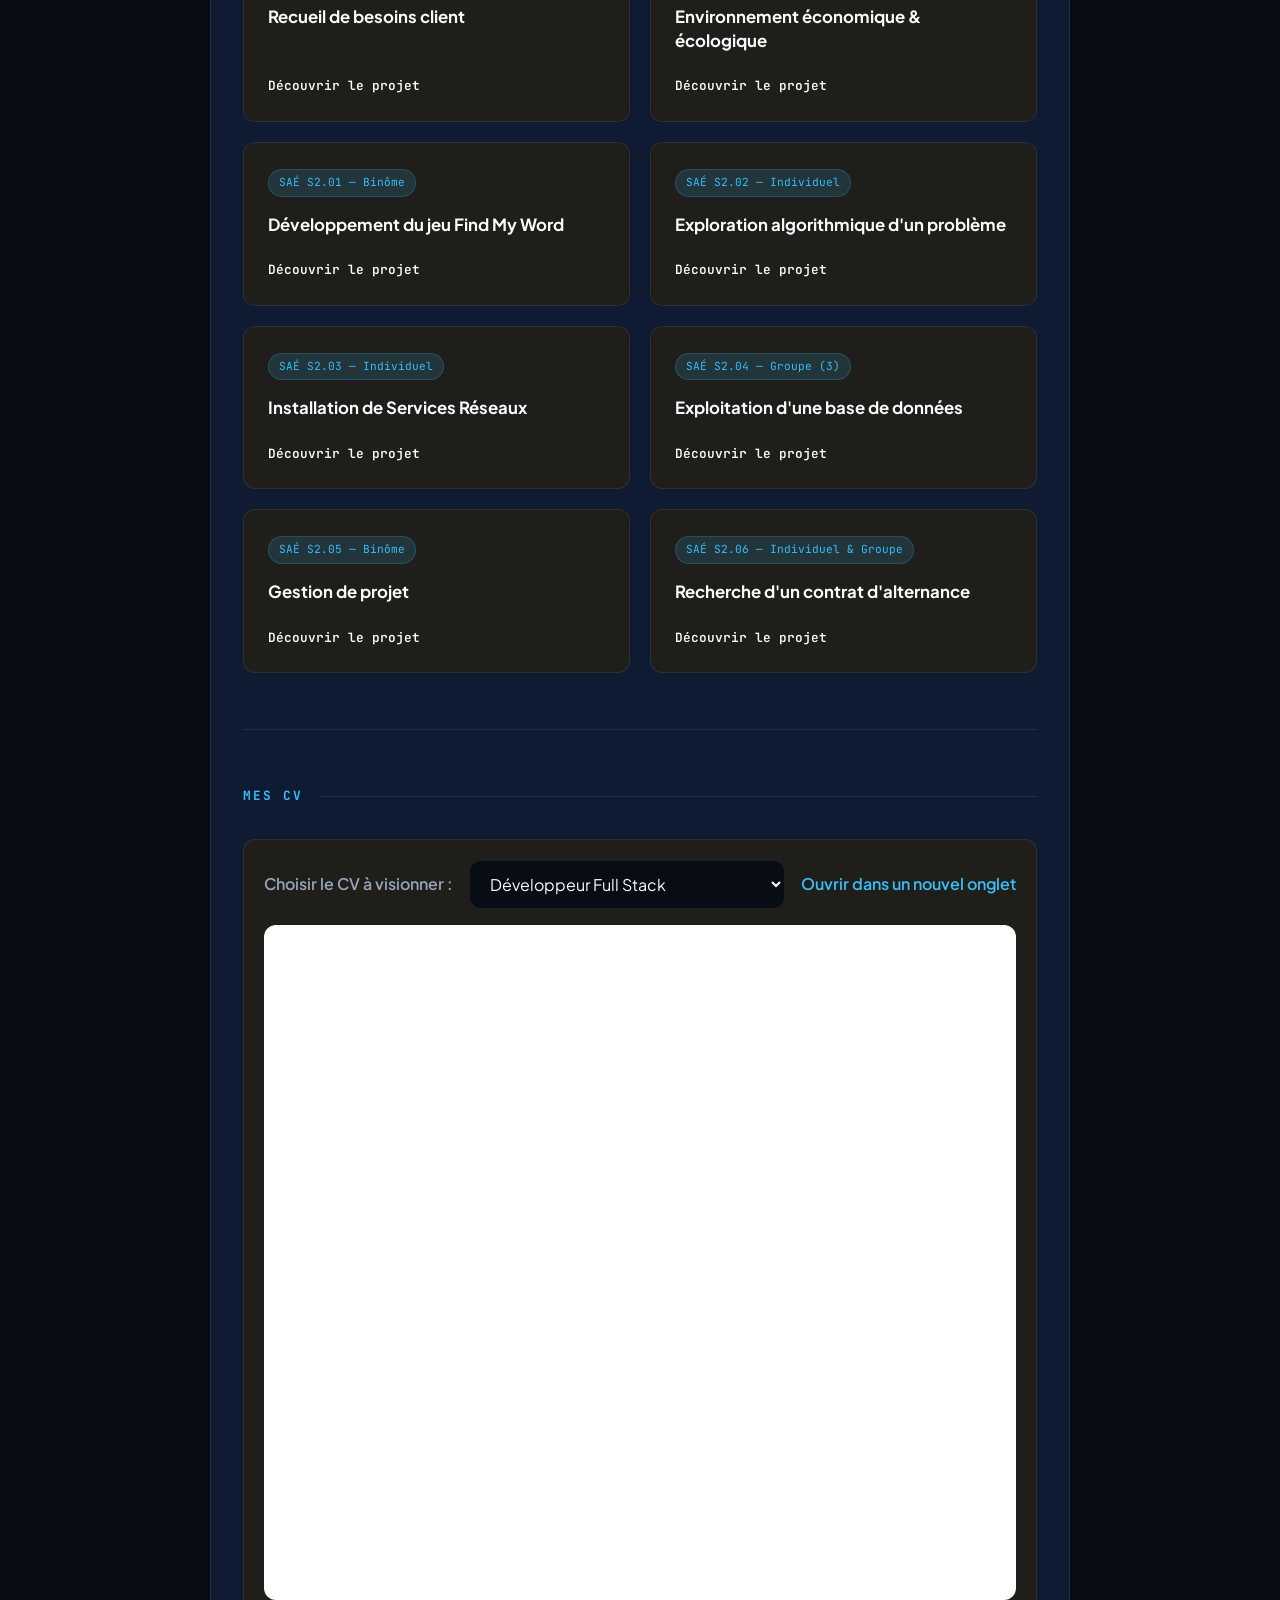
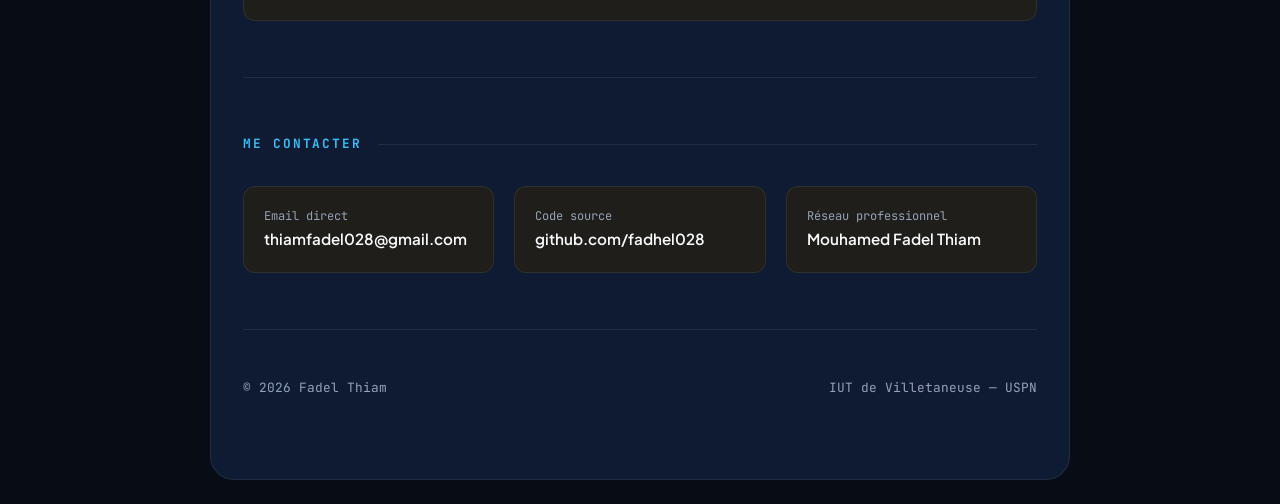
==== commit 9587d4c8: "ajouter cv" ====
--- a/index.html
+++ b/index.html
@@ -3,6 +3,7 @@
 <head>
     <meta charset="UTF-8">
     <meta name="viewport" content="width=device-width, initial-scale=1.0">
+    <link rel="icon" type="image/jpeg" href="fichiers/logo.jpeg">
     <title>Fadel THIAM — Portfolio Développeur</title>
 
     <style>
@@ -79,6 +80,10 @@
   background: #0f1b33;
 }
 
+body.light .container {
+  background: #f8fafc;
+}
+
 /* =====================
    NAVBAR
    ===================== */
@@ -347,6 +352,56 @@
   display: grid;
   grid-template-columns: repeat(auto-fill, minmax(240px, 1fr));
   gap: 1.25rem;
+}
+
+.cv-viewer {
+  background: var(--surface);
+  border: 1px solid var(--border);
+  border-radius: var(--radius);
+  padding: 1.25rem;
+}
+
+.cv-controls {
+  display: flex;
+  align-items: center;
+  flex-wrap: wrap;
+  gap: 1rem;
+  margin-bottom: 1rem;
+}
+
+.cv-controls label {
+  color: var(--muted);
+  font-weight: 600;
+}
+
+#cv-select {
+  flex: 1;
+  min-width: 220px;
+  padding: 0.75rem 1rem;
+  border: 1px solid var(--border);
+  border-radius: var(--radius);
+  background: var(--bg);
+  color: var(--text);
+  font: inherit;
+}
+
+.cv-open-link {
+  color: var(--accent);
+  font-weight: 600;
+  text-decoration: none;
+}
+
+.cv-open-link:hover {
+  text-decoration: underline;
+}
+
+#cv-frame {
+  display: block;
+  width: 100%;
+  height: min(75vh, 850px);
+  border: 1px solid var(--border);
+  border-radius: var(--radius);
+  background: #fff;
 }
 
 .contact-card {
@@ -565,6 +620,21 @@
             </div>
         </section>
 
+        <section id="cv" aria-labelledby="heading-cv">
+          <h2 id="heading-cv">Mes CV</h2>
+          <div class="cv-viewer">
+            <div class="cv-controls">
+              <label for="cv-select">Choisir le CV à visionner :</label>
+              <select id="cv-select">
+                <option value="fichiers/CV-FT-ADFS.pdf">Développeur Full Stack</option>
+                <option value="fichiers/CV-THIAM-Fadel-Alternant-Data-Analyst.pdf">Data Analyst</option>
+              </select>
+              <a class="cv-open-link" id="cv-open-link" href="fichiers/CV-FT-ADFS.pdf" target="_blank" rel="noopener">Ouvrir dans un nouvel onglet</a>
+            </div>
+              <iframe id="cv-frame" src="fichiers/CV-FT-ADFS.pdf" title="CV de Fadel Thiam — Développeur Full Stack"></iframe>
+          </div>
+        </section>
+
         <section id="contact" aria-labelledby="heading-contact">
             <h2 id="heading-contact">Me contacter</h2>
             
@@ -584,10 +654,6 @@
                     <span class="contact-value">Mouhamed Fadel Thiam</span>
                 </a>
 
-                <a href="fichiers/CV-FT-ADFS.pdf" target="_blank" rel="noopener" class="contact-card">
-                    <span class="contact-label">Document</span>
-                    <span class="contact-value">Consulter mon CV</span>
-                </a>
             </div>
         </section>
     </main>
@@ -612,6 +678,21 @@
     modeButton.textContent = isLight ? 'Mode Sombre' : 'Mode Clair';
     localStorage.setItem('theme', isLight ? 'light' : 'dark');
   });
+
+  const cvSelect = document.getElementById('cv-select');
+  const cvFrame = document.getElementById('cv-frame');
+  const cvOpenLink = document.getElementById('cv-open-link');
+  const cvTitles = {
+    'fichiers/CV-FT-ADFS.pdf': 'CV de Fadel Thiam — Développeur Full Stack',
+    'fichiers/CV-THIAM-Fadel-Alternant-Data-Analyst.pdf': 'CV de Fadel Thiam — Data Analyst'
+  };
+
+  cvSelect.addEventListener('change', () => {
+    const selectedCv = cvSelect.value;
+    cvFrame.src = selectedCv;
+    cvFrame.title = cvTitles[selectedCv];
+    cvOpenLink.href = selectedCv;
+  });
 </script>
 
 </body>
